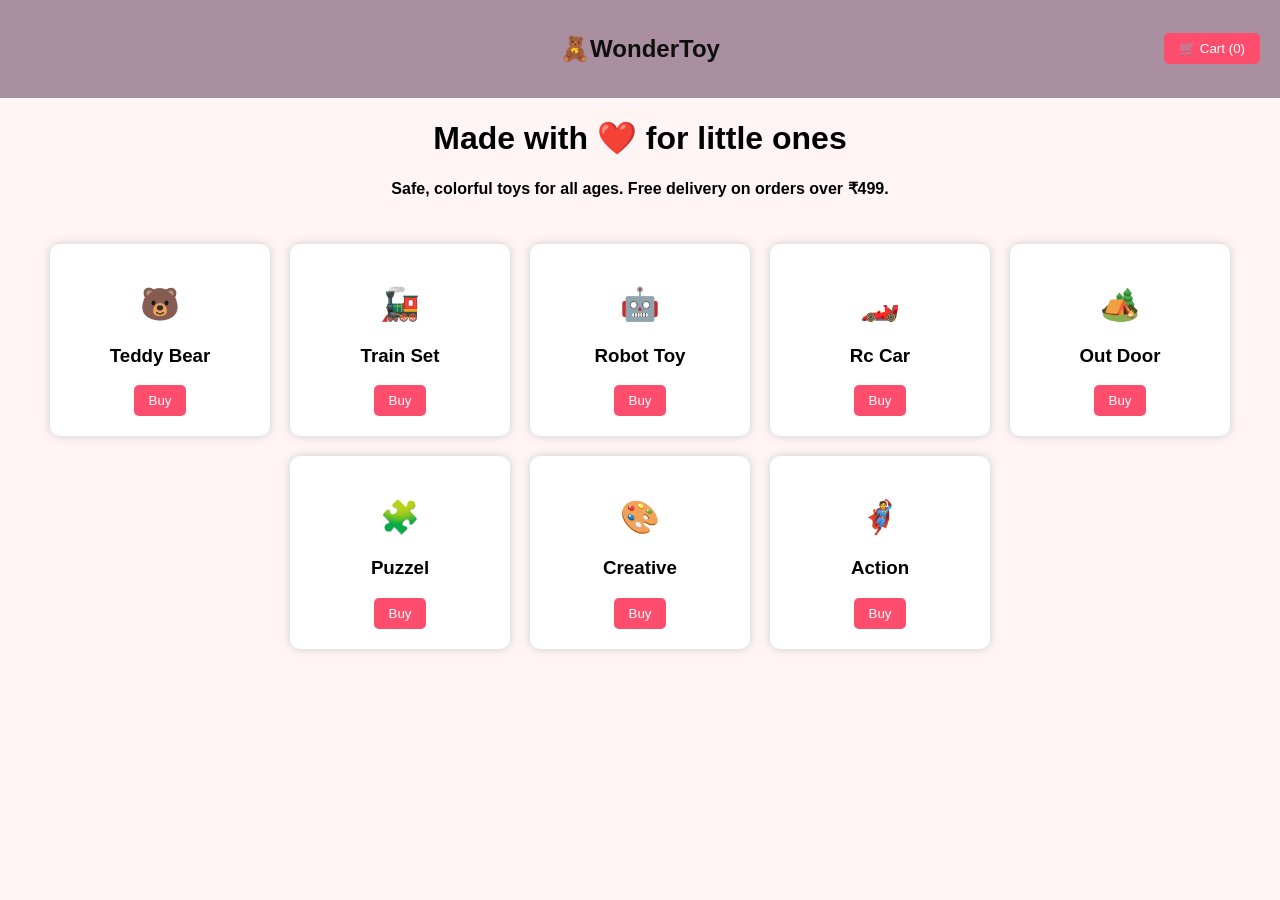
==== DAY8/wondertoy_web.html @ 2fce214d "Create wondertoy_web.html" ====
<!DOCTYPE html>
<html>
<head>
<title>Toyland</title>
<style>
body{
  font-family:Arial;
  margin:0;
  background:#fff5f5;
  text-align:center;
}
nav{
  background:#aa8fa0;
  color:rgb(15, 15, 13);
  padding:15px;
  display:flex;
  align-items:center;
  justify-content:center;
  position:relative;
}
.cart-btn{
 position:absolute;
right:20px;
}
.container{
  display:flex;
  justify-content:center;
  gap:20px;
  padding:30px;
  flex-wrap:wrap;
}
.card{
  background:white;
  padding:20px;
  width:180px;
  border-radius:10px;
  box-shadow:0 0 10px #ccc;
}
button{
  background:#ff4d6d;
  color:white;
  border:none;
  padding:8px 15px;
  border-radius:5px;
  cursor:pointer;
}
</style>
</head>

<body>
<nav>
  <h1>🧸WonderToy</h1>
 <button class="cart-btn" onclick="toggleCart()">
  🛒 Cart (<span id="cnt">0</span>)
</button>
</nav>


<h1>Made with ❤️ for little ones</h1>
<div class="hero">
  <p><b>Safe, colorful toys for all ages. Free delivery on orders over ₹499.</b></p>
</div>

<div class="container">

  <div class="card">
    <h1>🐻</h1>
    <h3>Teddy Bear</h3>
    <button>Buy</button>
  </div>

  <div class="card">
    <h1>🚂</h1>
    <h3>Train Set</h3>
    <button>Buy</button>
  </div>

  <div class="card">
    <h1>🤖</h1>
    <h3>Robot Toy</h3>
    <button>Buy</button>
  </div>

  <div class="card">
    <h1>🏎️</h1>
    <h3> Rc Car</h3>
    <button>Buy</button>
  </div>

  <div class="card">
    <h1>🏕️ </h1>
    <h3> Out Door </h3>
    <button>Buy</button>
  </div>

  <div class="card">
    <h1> 🧩</h1>
    <h3> Puzzel </h3>
    <button>Buy</button>
  </div>

  <div class="card">
    <h1>🎨 </h1>
    <h3> Creative </h3>
    <button>Buy</button>
  </div>

   <div class="card">
    <h1>🦸</h1>
    <h3> Action</h3>
    <button>Buy</button>
  </div> 
</div>

</body>
</html>
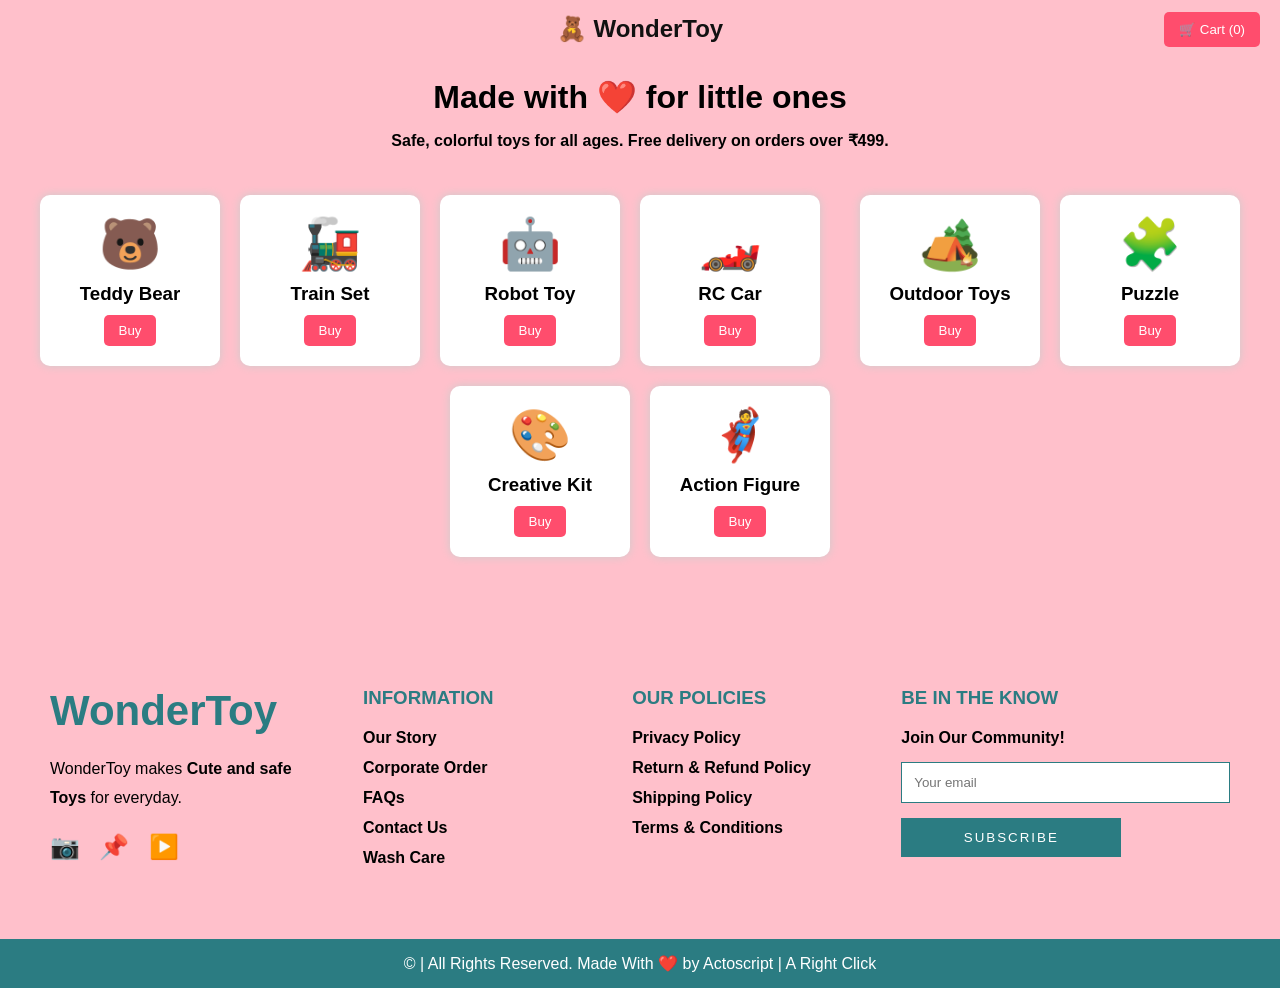
==== commit c474973e: "Update wondertoy_web.html" ====
--- a/DAY8/wondertoy_web.html
+++ b/DAY8/wondertoy_web.html
@@ -1,27 +1,49 @@
 <!DOCTYPE html>
 <html>
 <head>
-<title>Toyland</title>
+<title>WonderToy</title>
+
 <style>
+*{
+  margin:0;
+  padding:0;
+  box-sizing:border-box;
+}
+
 body{
-  font-family:Arial;
-  margin:0;
-  background:#fff5f5;
+  font-family:Arial, sans-serif;
+  background:pink;
   text-align:center;
 }
+
+/* Navbar */
 nav{
-  background:#aa8fa0;
-  color:rgb(15, 15, 13);
+  background:pink;
+  color:#111;
   padding:15px;
   display:flex;
+  justify-content:center;
   align-items:center;
-  justify-content:center;
   position:relative;
 }
+
 .cart-btn{
- position:absolute;
-right:20px;
-}
+  position:absolute;
+  right:20px;
+  background:#ff4d6d;
+  color:white;
+  border:none;
+  padding:10px 15px;
+  border-radius:5px;
+  cursor:pointer;
+}
+
+/* Hero */
+.hero{
+  margin:15px 0;
+}
+
+/* Product Section */
 .container{
   display:flex;
   justify-content:center;
@@ -29,14 +51,29 @@
   padding:30px;
   flex-wrap:wrap;
 }
+
 .card{
   background:white;
   padding:20px;
   width:180px;
   border-radius:10px;
   box-shadow:0 0 10px #ccc;
-}
-button{
+  transition:0.3s;
+}
+
+.card:hover{
+  transform:translateY(-5px);
+}
+
+.card h1{
+  font-size:50px;
+}
+
+.card h3{
+  margin:10px 0;
+}
+
+.card button{
   background:#ff4d6d;
   color:white;
   border:none;
@@ -44,23 +81,127 @@
   border-radius:5px;
   cursor:pointer;
 }
+
+/* Footer */
+.footer{
+  background:pink;
+  padding:60px 50px;
+  margin-top:40px;
+}
+
+.footer-container{
+  display:grid;
+  grid-template-columns:1.2fr 1fr 1fr 1.5fr;
+  gap:50px;
+  text-align:left;
+}
+
+.brand{
+  color:#2b7c82;
+  font-size:42px;
+  font-weight:bold;
+  margin-bottom:20px;
+}
+
+.about p{
+  line-height:1.8;
+}
+
+.social{
+  margin-top:20px;
+}
+
+.social span{
+  font-size:24px;
+  margin-right:15px;
+  cursor:pointer;
+}
+
+.footer h3{
+  color:#2b7c82;
+  margin-bottom:20px;
+  text-transform:uppercase;
+}
+
+.footer ul{
+  list-style:none;
+}
+
+.footer ul li{
+  margin-bottom:12px;
+}
+
+.footer ul li a{
+  text-decoration:none;
+  color:black;
+}
+
+.newsletter p{
+  margin-bottom:15px;
+}
+
+.newsletter input{
+  width:100%;
+  padding:12px;
+  border:1px solid #2b7c82;
+  margin-bottom:15px;
+}
+
+.newsletter button{
+  background:#2b7c82;
+  color:white;
+  border:none;
+  padding:12px;
+  width:220px;
+  cursor:pointer;
+  letter-spacing:2px;
+}
+
+.bottom-bar{
+  background:#2b7c82;
+  color:white;
+  text-align:center;
+  padding:15px;
+}
+
+.bottom-bar a{
+  color:white;
+  text-decoration:none;
+}
+
+@media(max-width:900px){
+  .footer-container{
+    grid-template-columns:1fr;
+  }
+
+  .newsletter button{
+    width:100%;
+  }
+}
 </style>
 </head>
 
 <body>
+
+<!-- Navbar -->
 <nav>
-  <h1>🧸WonderToy</h1>
- <button class="cart-btn" onclick="toggleCart()">
-  🛒 Cart (<span id="cnt">0</span>)
-</button>
+  <h1>🧸 WonderToy</h1>
+
+  <button class="cart-btn">
+    🛒 Cart (<span id="cnt">0</span>)
+  </button>
 </nav>
 
-
-<h1>Made with ❤️ for little ones</h1>
+<!-- Hero Section -->
+<h1 style="margin-top:20px;">Made with ❤️ for little ones</h1>
+
 <div class="hero">
-  <p><b>Safe, colorful toys for all ages. Free delivery on orders over ₹499.</b></p>
+  <p>
+    <b>Safe, colorful toys for all ages. Free delivery on orders over ₹499.</b>
+  </p>
 </div>
 
+<!-- Products -->
 <div class="container">
 
   <div class="card">
@@ -83,34 +224,105 @@
 
   <div class="card">
     <h1>🏎️</h1>
-    <h3> Rc Car</h3>
-    <button>Buy</button>
-  </div>
-
-  <div class="card">
-    <h1>🏕️ </h1>
-    <h3> Out Door </h3>
-    <button>Buy</button>
-  </div>
-
-  <div class="card">
-    <h1> 🧩</h1>
-    <h3> Puzzel </h3>
-    <button>Buy</button>
-  </div>
-
-  <div class="card">
-    <h1>🎨 </h1>
-    <h3> Creative </h3>
-    <button>Buy</button>
-  </div>
-
-   <div class="card">
+    <h3>RC Car</h3>
+    <button>Buy</button>
+  </div><br>
+
+  <div class="card">
+    <h1>🏕️</h1>
+    <h3>Outdoor Toys</h3>
+    <button>Buy</button>
+  </div>
+
+  <div class="card">
+    <h1>🧩</h1>
+    <h3>Puzzle</h3>
+    <button>Buy</button>
+  </div>
+
+  <div class="card">
+    <h1>🎨</h1>
+    <h3>Creative Kit</h3>
+    <button>Buy</button>
+  </div>
+
+  <div class="card">
     <h1>🦸</h1>
-    <h3> Action</h3>
-    <button>Buy</button>
-  </div> 
+    <h3>Action Figure</h3>
+    <button>Buy</button>
+  </div>
+
 </div>
+
+<!-- Footer -->
+<footer>
+
+<div class="footer">
+
+  <div class="footer-container">
+
+    <!-- About -->
+    <div class="about">
+      <div class="brand">WonderToy</div>
+
+      <p>
+        WonderToy makes
+        <strong>Cute and safe Toys</strong>
+        for everyday.
+      </p>
+
+      <div class="social">
+        <span>📷</span>
+        <span>📌</span>
+        <span>▶️</span>
+      </div>
+    </div>
+
+    <!-- Information -->
+    <div><b>
+      <h3>Information</h3>
+      <ul>
+        <li><a href="#">Our Story</a></li>
+        <li><a href="#">Corporate Order</a></li>
+        <li><a href="#">FAQs</a></li>
+        <li><a href="#">Contact Us</a></li>
+        <li><a href="#">Wash Care</a></li>
+      </ul></b>
+    </div>
+
+    <!-- Policies -->
+    <div><b>
+      <h3>Our Policies</h3>
+      <ul>
+        <li><a href="#">Privacy Policy</a></li>
+        <li><a href="#">Return & Refund Policy</a></li>
+        <li><a href="#">Shipping Policy</a></li>
+        <li><a href="#">Terms & Conditions</a></li>
+      </ul></b>
+    </div>
+
+    <!-- Newsletter -->
+    <div class="newsletter">
+      <h3>Be In The Know</h3>
+
+      <p><b>Join Our Community!</p></b>
+
+      <input type="email" placeholder="Your email">
+
+      <button>SUBSCRIBE</button>
+    </div>
+
+  </div>
+
+</div>
+
+<div class="bottom-bar">
+  © | All Rights Reserved.
+  Made With ❤️ by Actoscript |
+  <a href="#">A Right Click</a>
+</div>
+
+</footer>
 
 </body>
 </html>
